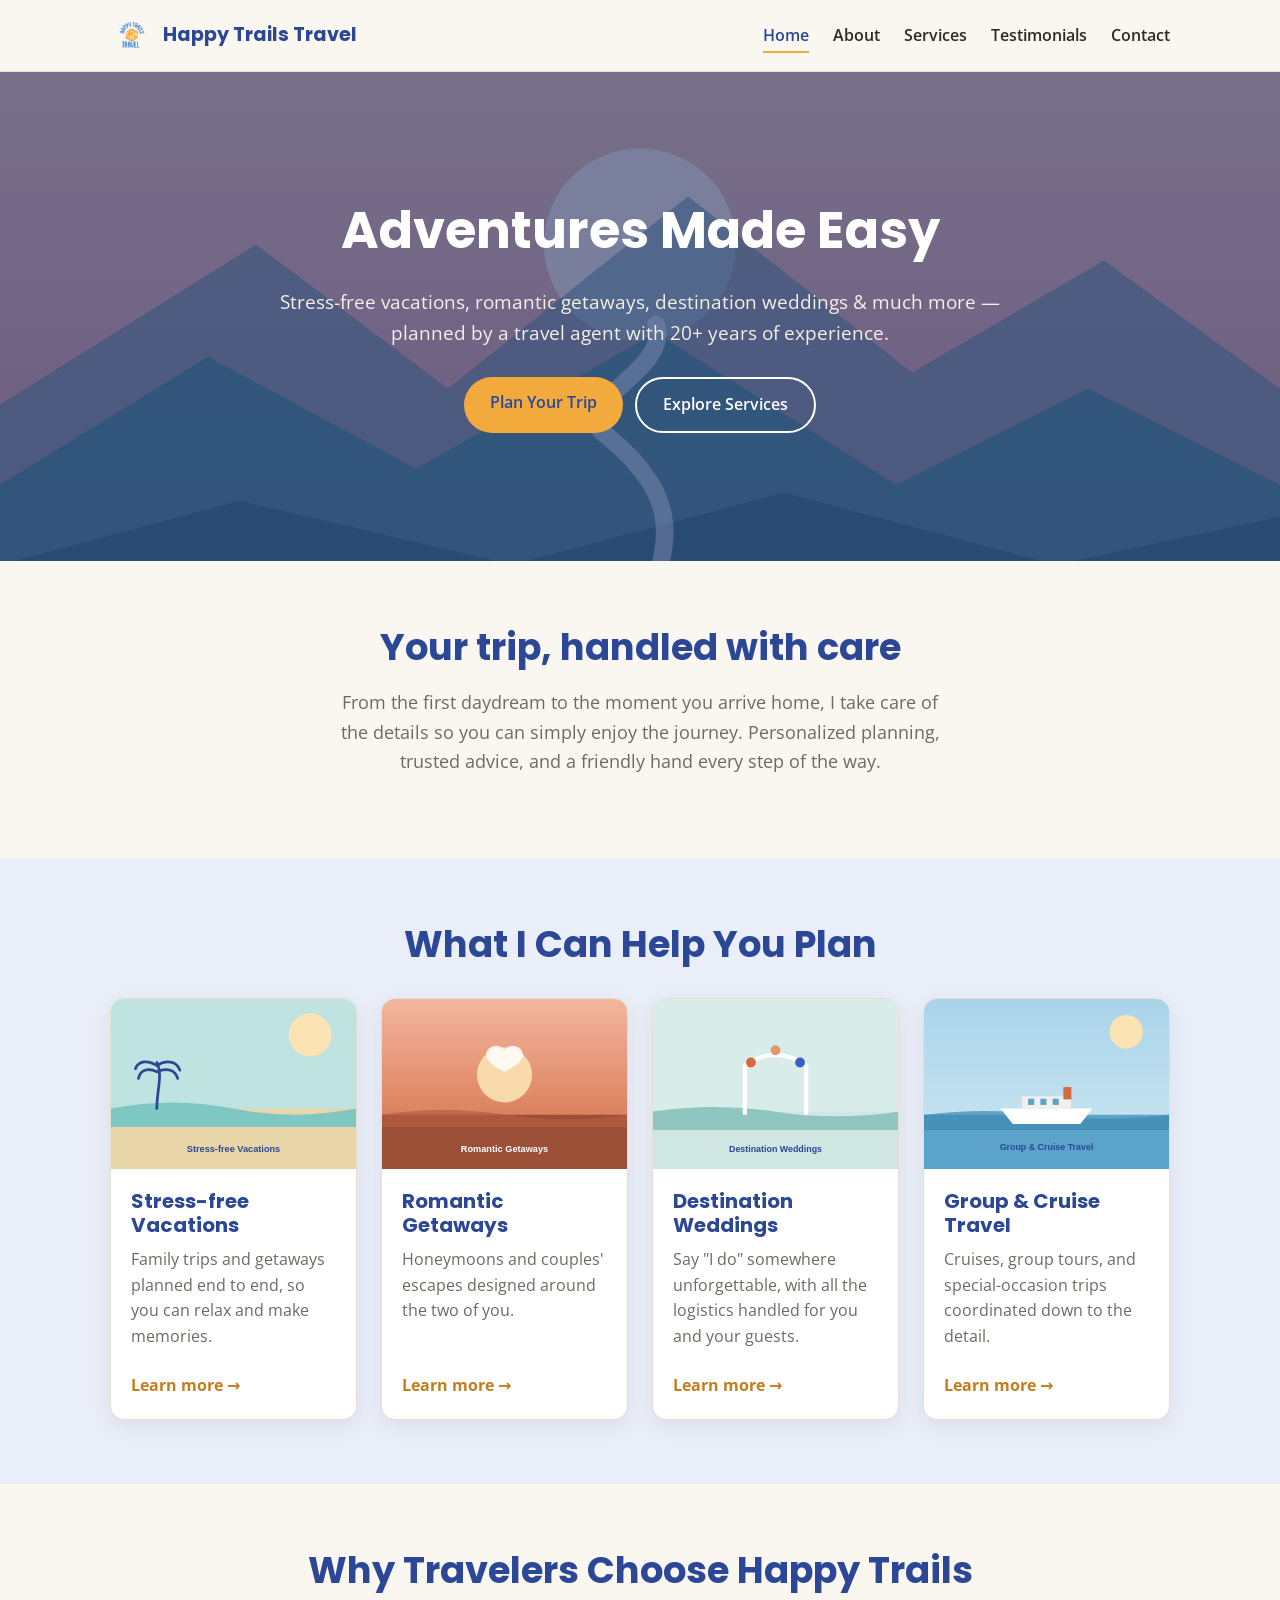
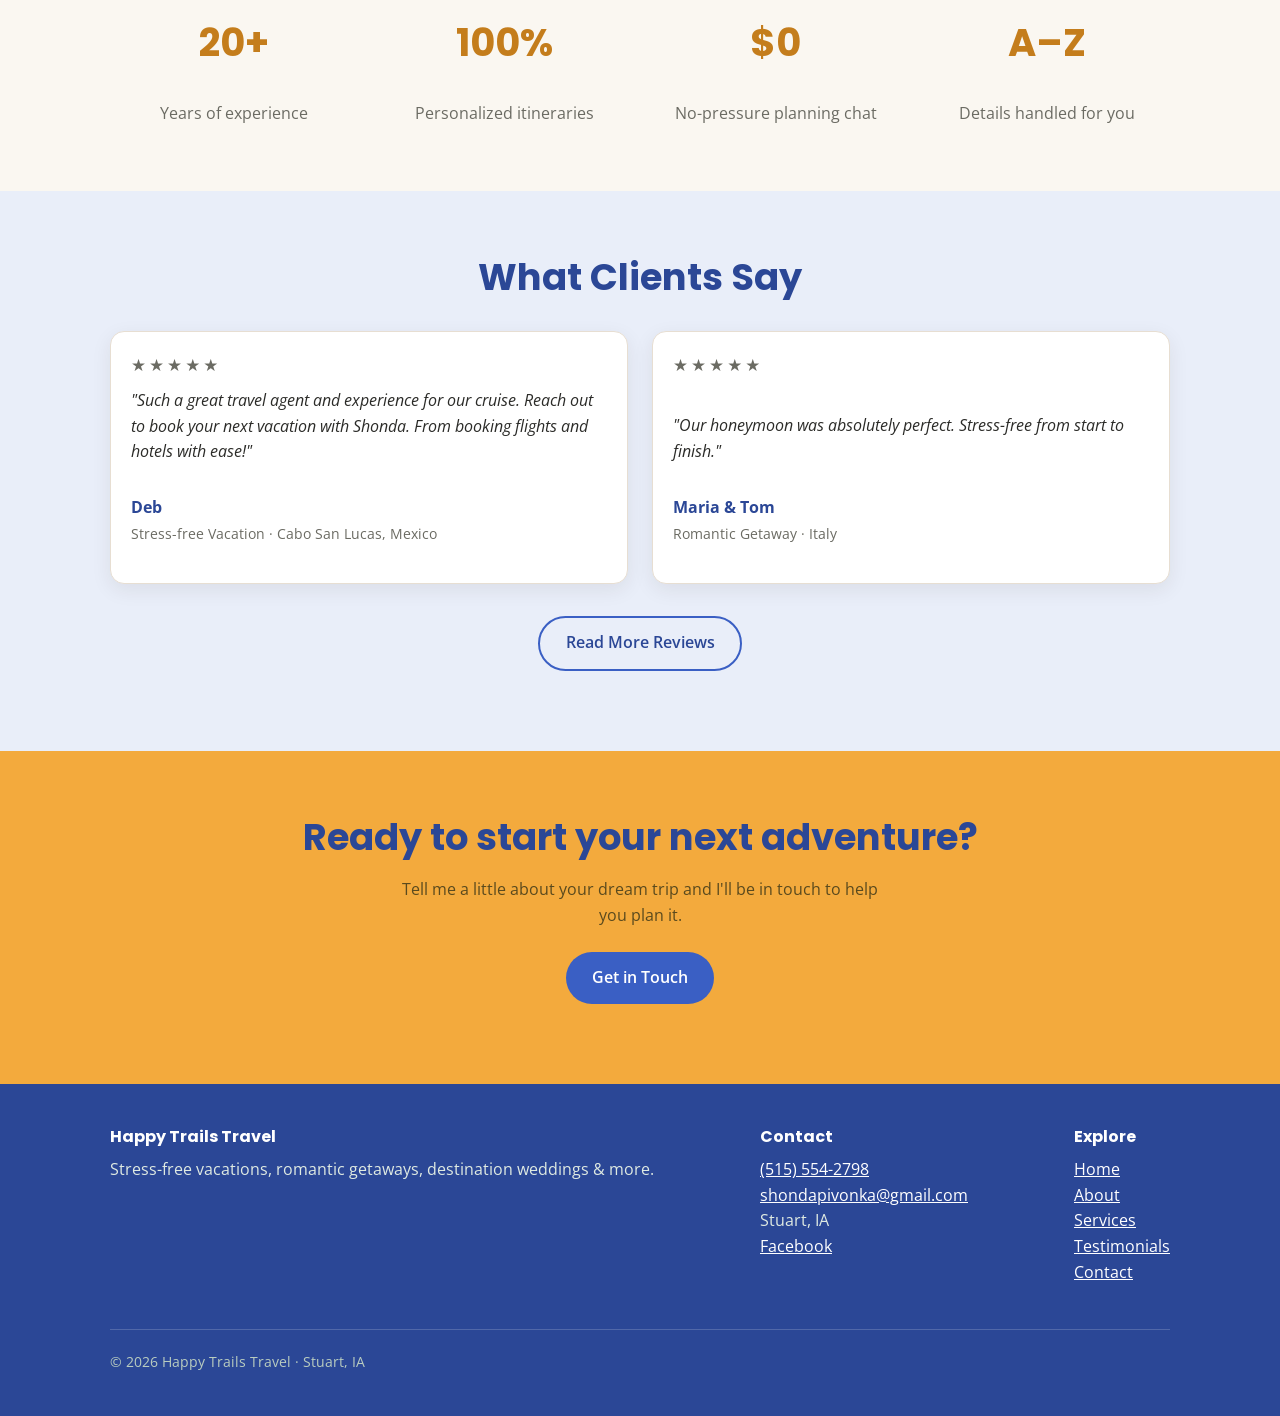
==== index.html @ d789074e "Initital Commit" ====
<!DOCTYPE html>
<html lang="en">
<head>
  <meta charset="UTF-8">
  <meta name="viewport" content="width=device-width, initial-scale=1.0">
  <title>Happy Trails Travel | Stress-free Vacations &amp; Getaways</title>
  <meta name="description" content="Happy Trails Travel — a travel agent with 20+ years of experience helping you plan stress-free vacations, romantic getaways, destination weddings and more. Based in Stuart, IA.">
  <link rel="preconnect" href="https://fonts.googleapis.com">
  <link rel="preconnect" href="https://fonts.gstatic.com" crossorigin>
  <link href="https://fonts.googleapis.com/css2?family=Poppins:wght@600;700&family=Open+Sans:wght@400;600&display=swap" rel="stylesheet">
  <link rel="icon" href="images/logo-small.png">
  <link rel="stylesheet" href="css/style.css">
</head>
<body>
  <header class="site-header">
    <div class="container site-header__inner">
      <a class="brand" href="index.html">
        <img class="brand__logo" src="images/logo-small.png" alt="">
        Happy Trails Travel
      </a>
      <button class="nav-toggle" aria-label="Toggle navigation" aria-expanded="false" aria-controls="primary-nav">
        <span class="nav-toggle__bar"></span>
      </button>
      <nav class="main-nav" id="primary-nav" aria-label="Primary">
        <ul>
          <li><a href="index.html" aria-current="page">Home</a></li>
          <li><a href="about.html">About</a></li>
          <li><a href="services.html">Services</a></li>
          <li><a href="testimonials.html">Testimonials</a></li>
          <li><a href="contact.html">Contact</a></li>
        </ul>
      </nav>
    </div>
  </header>

  <main>
    <!-- Hero -->
    <section class="hero">
      <div class="container hero__inner">
        <h1>Adventures Made Easy</h1>
        <p>Stress-free vacations, romantic getaways, destination weddings &amp; much more — planned by a travel agent with 20+ years of experience.</p>
        <div class="hero__cta">
          <a class="btn" href="contact.html">Plan Your Trip</a>
          <a class="btn btn--ghost" href="services.html">Explore Services</a>
        </div>
      </div>
    </section>

    <!-- Intro -->
    <section class="section">
      <div class="container text-center">
        <h2>Your trip, handled with care</h2>
        <p class="lead text-center">From the first daydream to the moment you arrive home, I take care of the details so you can simply enjoy the journey. Personalized planning, trusted advice, and a friendly hand every step of the way.</p>
      </div>
    </section>

    <!-- Services preview -->
    <section class="section bg-soft">
      <div class="container">
        <h2 class="text-center">What I Can Help You Plan</h2>
        <div class="grid" style="margin-top:2rem;">
          <article class="card">
            <img src="images/vacations.svg" alt="Stress-free vacations">
            <div class="card__body">
              <h3>Stress-free Vacations</h3>
              <p>Family trips and getaways planned end to end, so you can relax and make memories.</p>
              <a class="card__link" href="services.html#vacations">Learn more →</a>
            </div>
          </article>
          <article class="card">
            <img src="images/romantic.svg" alt="Romantic getaways">
            <div class="card__body">
              <h3>Romantic Getaways</h3>
              <p>Honeymoons and couples' escapes designed around the two of you.</p>
              <a class="card__link" href="services.html#romantic">Learn more →</a>
            </div>
          </article>
          <article class="card">
            <img src="images/weddings.svg" alt="Destination weddings">
            <div class="card__body">
              <h3>Destination Weddings</h3>
              <p>Say "I do" somewhere unforgettable, with all the logistics handled for you and your guests.</p>
              <a class="card__link" href="services.html#weddings">Learn more →</a>
            </div>
          </article>
          <article class="card">
            <img src="images/group.svg" alt="Group and cruise travel">
            <div class="card__body">
              <h3>Group &amp; Cruise Travel</h3>
              <p>Cruises, group tours, and special-occasion trips coordinated down to the detail.</p>
              <a class="card__link" href="services.html#group">Learn more →</a>
            </div>
          </article>
        </div>
      </div>
    </section>

    <!-- Why us -->
    <section class="section">
      <div class="container">
        <h2 class="text-center">Why Travelers Choose Happy Trails</h2>
        <div class="stats" style="margin-top:2rem;">
          <div class="stat">
            <p class="stat__num">20+</p>
            <p class="stat__label">Years of experience</p>
          </div>
          <div class="stat">
            <p class="stat__num">100%</p>
            <p class="stat__label">Personalized itineraries</p>
          </div>
          <div class="stat">
            <p class="stat__num">$0</p>
            <p class="stat__label">No-pressure planning chat</p>
          </div>
          <div class="stat">
            <p class="stat__num">A–Z</p>
            <p class="stat__label">Details handled for you</p>
          </div>
        </div>
      </div>
    </section>

    <!-- Testimonials preview -->
    <section class="section bg-soft">
      <div class="container">
        <h2 class="text-center">What Clients Say</h2>
        <div class="grid" style="margin-top:2rem;">
          <article class="card">
            <div class="card__body">
              <p class="stars" aria-label="5 out of 5 stars">★★★★★</p>
              <p class="quote">"Such a great travel agent and experience for our cruise. Reach out to book your next vacation with Shonda. From booking flights and hotels with ease!"</p>
              <p class="attribution">
                <span class="attribution__name">Deb</span>
                <span class="attribution__trip">Stress-free Vacation · Cabo San Lucas, Mexico</span>
              </p>
            </div>
          </article>
          <article class="card">
            <div class="card__body">
              <p class="stars" aria-label="5 out of 5 stars">★★★★★</p>
              <p class="quote">"Our honeymoon was absolutely perfect. Stress-free from start to finish."</p>
              <p class="attribution">
                <span class="attribution__name">Maria &amp; Tom</span>
                <span class="attribution__trip">Romantic Getaway · Italy</span>
              </p>
            </div>
          </article>
        </div>
        <p class="text-center" style="margin-top:2rem;">
          <a class="btn btn--ghost" href="testimonials.html">Read More Reviews</a>
        </p>
      </div>
    </section>

    <!-- CTA band -->
    <section class="section cta-band">
      <div class="container">
        <h2>Ready to start your next adventure?</h2>
        <p>Tell me a little about your dream trip and I'll be in touch to help you plan it.</p>
        <p style="margin-top:1.5rem;"><a class="btn" href="contact.html">Get in Touch</a></p>
      </div>
    </section>
  </main>

  <footer class="site-footer">
    <div class="container">
      <div class="site-footer__grid">
        <div>
          <h4>Happy Trails Travel</h4>
          <p>Stress-free vacations, romantic getaways, destination weddings &amp; more.</p>
        </div>
        <div>
          <h4>Contact</h4>
          <p>
            <a href="tel:+15155542798">(515) 554-2798</a><br>
            <a href="mailto:shondapivonka@gmail.com">shondapivonka@gmail.com</a><br>
            Stuart, IA<br>
            <a href="https://www.facebook.com/profile.php?id=100043407884008" target="_blank" rel="noopener">Facebook</a>
          </p>
        </div>
        <div>
          <h4>Explore</h4>
          <p>
            <a href="index.html">Home</a><br>
            <a href="about.html">About</a><br>
            <a href="services.html">Services</a><br>
            <a href="testimonials.html">Testimonials</a><br>
            <a href="contact.html">Contact</a>
          </p>
        </div>
      </div>
      <p class="site-footer__bottom">© <span id="year">2026</span> Happy Trails Travel · Stuart, IA</p>
    </div>
  </footer>

  <script src="js/main.js"></script>
</body>
</html>
---- css/style.css ----
/* ===========================================================================
   Happy Trails Travel — stylesheet
   Palette: warm & adventurous (earthy green + terracotta on warm off-white)
   =========================================================================== */

:root {
  --green:        #3a5fc4;  /* logo blue (primary) */
  --green-dark:   #2b4796;  /* deep blue (headings, footer, banners) */
  --green-light:  #e9eef9;  /* soft blue tint (section backgrounds) */
  --terracotta:   #f3aa3d;  /* logo golden yellow (accent) */
  --terracotta-dark: #c47d1c; /* deep gold (text on light, hovers) */
  --bg:           #faf7f1;
  --surface:      #ffffff;
  --text:         #2b2b28;
  --muted:        #6b6b63;
  --border:       #e7ded2;
  --shadow:       0 6px 20px rgba(45, 40, 30, 0.08);
  --radius:       14px;
  --maxw:         1100px;
}

/* --- Reset / base ------------------------------------------------------- */
*,
*::before,
*::after { box-sizing: border-box; }

html { scroll-behavior: smooth; }

body {
  margin: 0;
  font-family: "Open Sans", system-ui, -apple-system, Segoe UI, Roboto, sans-serif;
  color: var(--text);
  background: var(--bg);
  line-height: 1.6;
}

h1, h2, h3 {
  font-family: "Poppins", system-ui, sans-serif;
  line-height: 1.2;
  color: var(--green-dark);
  margin: 0 0 0.5em;
}

h1 { font-size: clamp(2rem, 5vw, 3.2rem); }
h2 { font-size: clamp(1.6rem, 3.5vw, 2.3rem); }
h3 { font-size: 1.25rem; }

p { margin: 0 0 1em; }

a { color: var(--green); }

img { max-width: 100%; display: block; }

.container {
  width: 100%;
  max-width: var(--maxw);
  margin-inline: auto;
  padding-inline: 1.25rem;
}

.section { padding: 4rem 0; }
.section--tight { padding: 2.5rem 0; }
.text-center { text-align: center; }

.lead {
  font-size: 1.15rem;
  color: var(--muted);
  max-width: 60ch;
}
.lead.text-center { margin-inline: auto; }

/* --- Buttons ----------------------------------------------------------- */
.btn {
  display: inline-block;
  background: var(--green);
  color: #fff;
  text-decoration: none;
  font-weight: 600;
  padding: 0.8rem 1.6rem;
  border-radius: 999px;
  border: 0;
  cursor: pointer;
  font-size: 1rem;
  transition: background 0.2s ease, transform 0.1s ease;
}
.btn:hover { background: var(--green-dark); }
.btn:active { transform: translateY(1px); }

.btn--ghost {
  background: transparent;
  color: var(--green-dark);
  border: 2px solid var(--green);
}
.btn--ghost:hover { background: var(--green-light); }

/* --- Header / nav ------------------------------------------------------ */
.site-header {
  position: sticky;
  top: 0;
  z-index: 50;
  background: rgba(250, 246, 240, 0.95);
  backdrop-filter: blur(6px);
  border-bottom: 1px solid var(--border);
}
.site-header__inner {
  display: flex;
  align-items: center;
  justify-content: space-between;
  gap: 1rem;
  padding-block: 0.85rem;
}
.brand {
  display: flex;
  align-items: center;
  gap: 0.55rem;
  font-family: "Poppins", sans-serif;
  font-weight: 700;
  font-size: 1.2rem;
  color: var(--green-dark);
  text-decoration: none;
  white-space: nowrap;
}
.brand__logo { height: 44px; width: auto; display: block; }

.nav-toggle {
  display: none;
  background: none;
  border: 0;
  cursor: pointer;
  padding: 0.4rem;
  width: 44px;
  height: 44px;
}
.nav-toggle__bar,
.nav-toggle__bar::before,
.nav-toggle__bar::after {
  display: block;
  width: 26px;
  height: 3px;
  background: var(--green-dark);
  border-radius: 2px;
  position: relative;
  transition: transform 0.2s ease, opacity 0.2s ease;
}
.nav-toggle__bar::before,
.nav-toggle__bar::after {
  content: "";
  position: absolute;
  left: 0;
}
.nav-toggle__bar::before { top: -8px; }
.nav-toggle__bar::after  { top: 8px; }

.main-nav ul {
  list-style: none;
  display: flex;
  gap: 1.5rem;
  margin: 0;
  padding: 0;
}
.main-nav a {
  text-decoration: none;
  color: var(--text);
  font-weight: 600;
  padding: 0.3rem 0;
  border-bottom: 2px solid transparent;
}
.main-nav a:hover { color: var(--green); }
.main-nav a[aria-current="page"] {
  color: var(--green-dark);
  border-bottom-color: var(--terracotta);
}

/* --- Hero -------------------------------------------------------------- */
.hero {
  position: relative;
  color: #fff;
  text-align: center;
  background:
    linear-gradient(rgba(43, 71, 150, 0.62), rgba(43, 71, 150, 0.62)),
    url("../images/hero.svg") center / cover no-repeat;
}
.hero__inner {
  padding-block: clamp(4rem, 12vw, 8rem);
  max-width: 760px;
  margin-inline: auto;
}
.hero h1 { color: #fff; }
.hero p {
  font-size: 1.2rem;
  color: #f4efe7;
  margin-bottom: 1.8rem;
}
.hero__cta { display: flex; gap: 0.8rem; justify-content: center; flex-wrap: wrap; }
.hero .btn { background: var(--terracotta); color: var(--green-dark); }
.hero .btn:hover { background: var(--terracotta-dark); color: #fff; }
.hero .btn--ghost { background: transparent; color: #fff; border-color: #fff; }
.hero .btn--ghost:hover { background: rgba(255, 255, 255, 0.15); }

/* Compact page banner for inner pages */
.page-banner {
  background: var(--green-dark);
  color: #fff;
  text-align: center;
  padding: 3rem 0;
}
.page-banner h1 { color: #fff; margin-bottom: 0.3rem; }
.page-banner p { color: #d9e6dd; margin: 0; }

/* --- Cards / grids ----------------------------------------------------- */
.grid {
  display: grid;
  gap: 1.5rem;
  grid-template-columns: repeat(auto-fit, minmax(240px, 1fr));
}
.card {
  background: var(--surface);
  border: 1px solid var(--border);
  border-radius: var(--radius);
  overflow: hidden;
  box-shadow: var(--shadow);
  display: flex;
  flex-direction: column;
}
.card img { width: 100%; height: 170px; object-fit: cover; }
.card__body { padding: 1.25rem; flex: 1; display: flex; flex-direction: column; }
.card__body h3 { color: var(--green-dark); }
.card__body p { color: var(--muted); flex: 1; }
.card__link {
  margin-top: 0.5rem;
  font-weight: 700;
  color: var(--terracotta-dark);
  text-decoration: none;
}
.card__link:hover { text-decoration: underline; }

/* --- Testimonials ------------------------------------------------------ */
.stars {
  color: var(--terracotta);
  letter-spacing: 3px;
  font-size: 1.05rem;
  margin-bottom: 0.6rem;
}
.card__body p.quote {
  font-style: italic;
  color: var(--text);
  position: relative;
}
.attribution { margin-top: 0.9rem; }
.attribution__name {
  display: block;
  font-weight: 700;
  color: var(--green-dark);
}
.attribution__trip {
  color: var(--muted);
  font-size: 0.9rem;
}

/* --- Feature / split rows --------------------------------------------- */
.feature {
  display: grid;
  gap: 2.5rem;
  align-items: center;
  grid-template-columns: 1fr 1fr;
}
.feature img {
  width: 100%;
  border-radius: var(--radius);
  box-shadow: var(--shadow);
}
.feature--alt { background: var(--green-light); }
.feature:nth-child(even) .feature__media { order: 2; }

/* --- Why-us strip ------------------------------------------------------ */
.bg-soft { background: var(--green-light); }
.stats {
  display: grid;
  gap: 1.5rem;
  grid-template-columns: repeat(auto-fit, minmax(180px, 1fr));
  text-align: center;
}
.stat__num {
  font-family: "Poppins", sans-serif;
  font-size: 2.4rem;
  font-weight: 700;
  color: var(--terracotta-dark);
  line-height: 1;
}
.stat__label { color: var(--muted); margin: 0.4rem 0 0; }

/* --- Service detail sections ------------------------------------------ */
.service-row {
  display: grid;
  gap: 2.5rem;
  align-items: center;
  grid-template-columns: 1fr 1fr;
  padding: 2.5rem 0;
  border-bottom: 1px solid var(--border);
  /* keep anchored sections (#vacations etc.) clear of the sticky header */
  scroll-margin-top: 90px;
}
.service-row:last-child { border-bottom: 0; }
.service-row img { border-radius: var(--radius); box-shadow: var(--shadow); }
.service-row:nth-child(even) .service-row__media { order: 2; }

/* --- CTA band ---------------------------------------------------------- */
.cta-band {
  background: var(--terracotta);
  color: var(--green-dark);
  text-align: center;
}
.cta-band h2 { color: var(--green-dark); }
.cta-band p { color: #5a4a1e; max-width: 55ch; margin-inline: auto; }
.cta-band .btn { background: var(--green); color: #fff; }
.cta-band .btn:hover { background: var(--green-dark); }

/* --- Contact / form ---------------------------------------------------- */
.contact-grid {
  display: grid;
  gap: 2.5rem;
  grid-template-columns: 1.3fr 1fr;
  align-items: start;
}
.form-field { margin-bottom: 1.1rem; }
.form-field label {
  display: block;
  font-weight: 600;
  margin-bottom: 0.35rem;
  color: var(--green-dark);
}
.form-field input,
.form-field select,
.form-field textarea {
  width: 100%;
  padding: 0.7rem 0.85rem;
  border: 1px solid var(--border);
  border-radius: 10px;
  font: inherit;
  background: var(--surface);
  color: var(--text);
}
.form-field input:focus,
.form-field select:focus,
.form-field textarea:focus {
  outline: 2px solid var(--green);
  outline-offset: 1px;
  border-color: var(--green);
}
.form-field textarea { resize: vertical; min-height: 130px; }

.info-card {
  background: var(--surface);
  border: 1px solid var(--border);
  border-radius: var(--radius);
  box-shadow: var(--shadow);
  padding: 1.5rem;
}
.info-card h3 { margin-top: 0; }
.info-item { margin-bottom: 1rem; }
.info-item span { display: block; font-weight: 700; color: var(--green-dark); }
.info-item a { color: var(--terracotta-dark); text-decoration: none; }
.info-item a:hover { text-decoration: underline; }

/* --- Footer ------------------------------------------------------------ */
.site-footer {
  background: var(--green-dark);
  color: #dfeae2;
  padding: 2.5rem 0 1.75rem;
}
.site-footer a { color: #fff; }
.site-footer__grid {
  display: flex;
  flex-wrap: wrap;
  gap: 1.5rem 3rem;
  justify-content: space-between;
}
.site-footer h4 {
  font-family: "Poppins", sans-serif;
  color: #fff;
  margin: 0 0 0.5rem;
}
.site-footer__bottom {
  margin-top: 1.75rem;
  padding-top: 1.25rem;
  border-top: 1px solid rgba(255, 255, 255, 0.18);
  font-size: 0.9rem;
  color: #b9ccbf;
}

/* --- Responsive -------------------------------------------------------- */
@media (max-width: 760px) {
  .nav-toggle { display: block; }

  .main-nav {
    position: absolute;
    top: 100%;
    left: 0;
    right: 0;
    background: var(--bg);
    border-bottom: 1px solid var(--border);
    box-shadow: var(--shadow);
    display: none;
  }
  .main-nav.is-open { display: block; }
  .main-nav ul {
    flex-direction: column;
    gap: 0;
    padding: 0.5rem 1.25rem 1rem;
  }
  .main-nav li { border-bottom: 1px solid var(--border); }
  .main-nav li:last-child { border-bottom: 0; }
  .main-nav a { display: block; padding: 0.85rem 0; }

  .feature,
  .service-row,
  .contact-grid {
    grid-template-columns: 1fr;
  }
  /* keep natural source order on mobile */
  .feature:nth-child(even) .feature__media,
  .service-row:nth-child(even) .service-row__media { order: 0; }
}
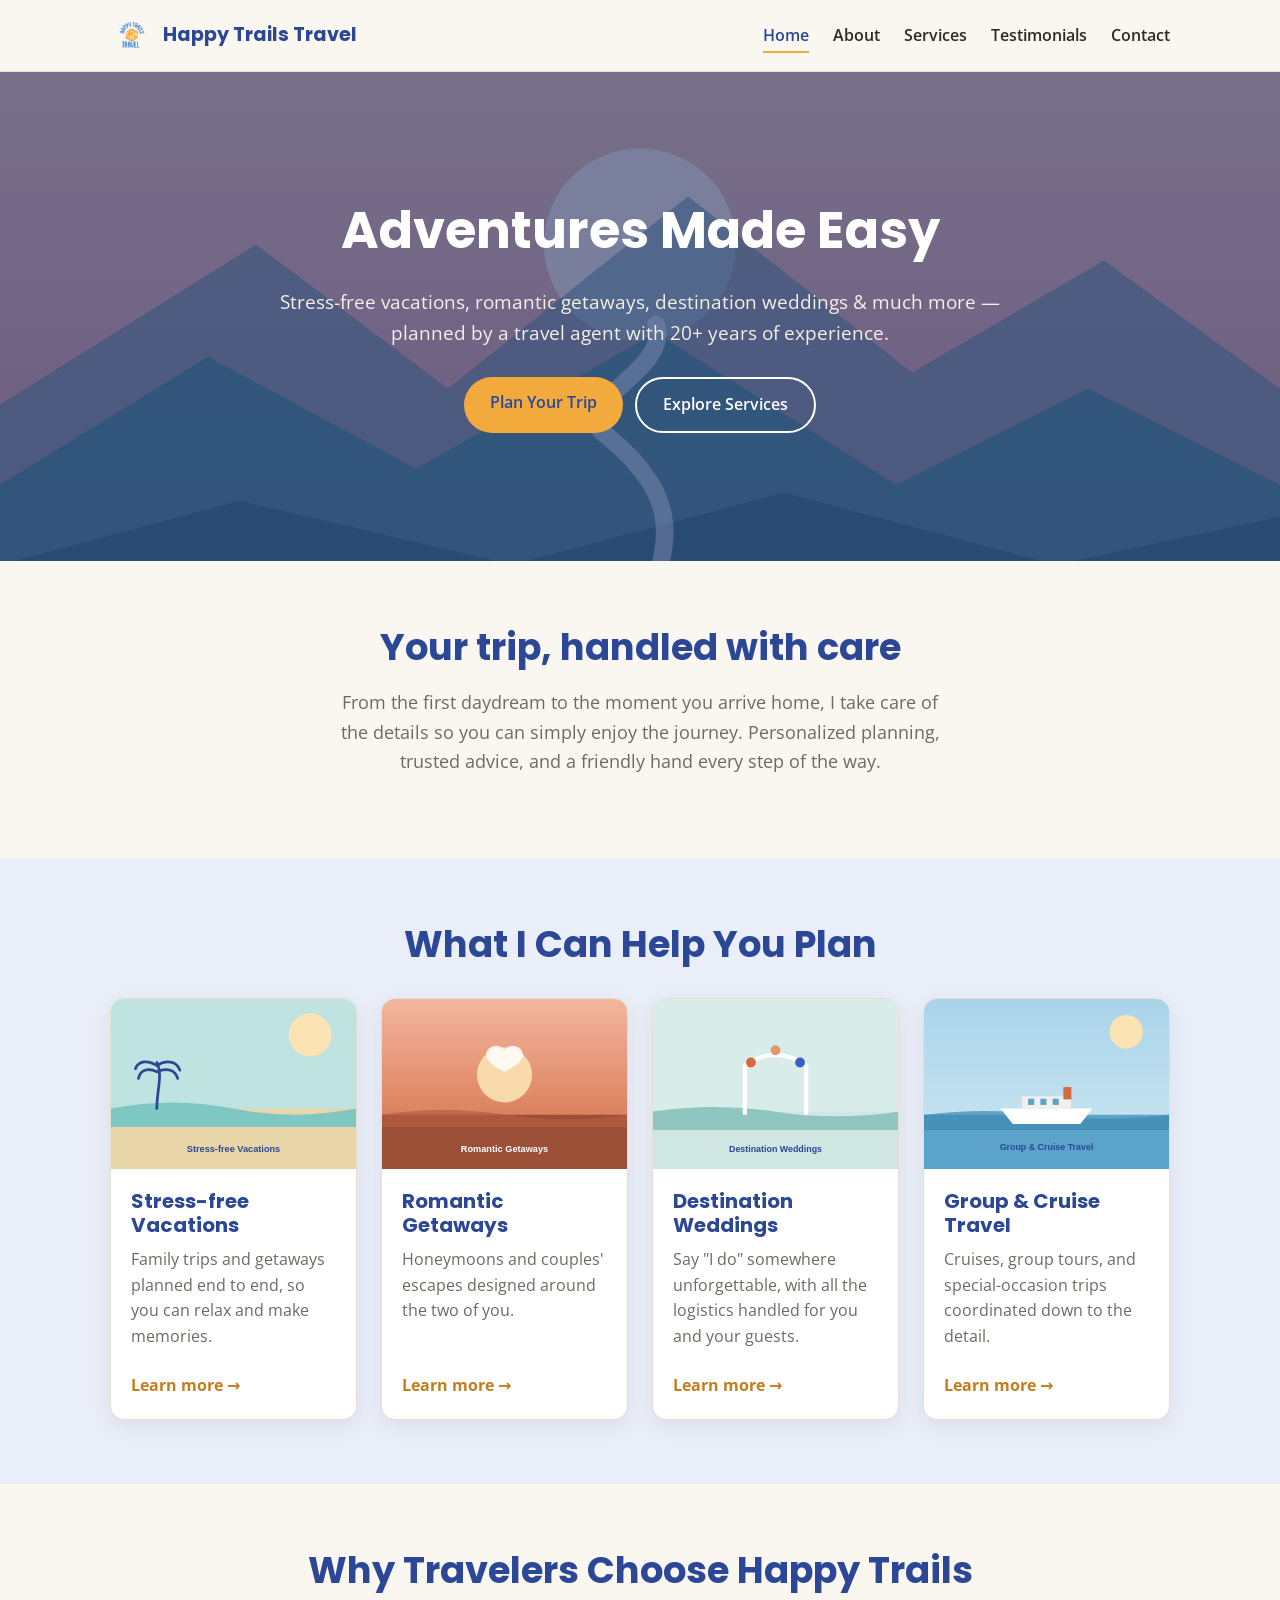
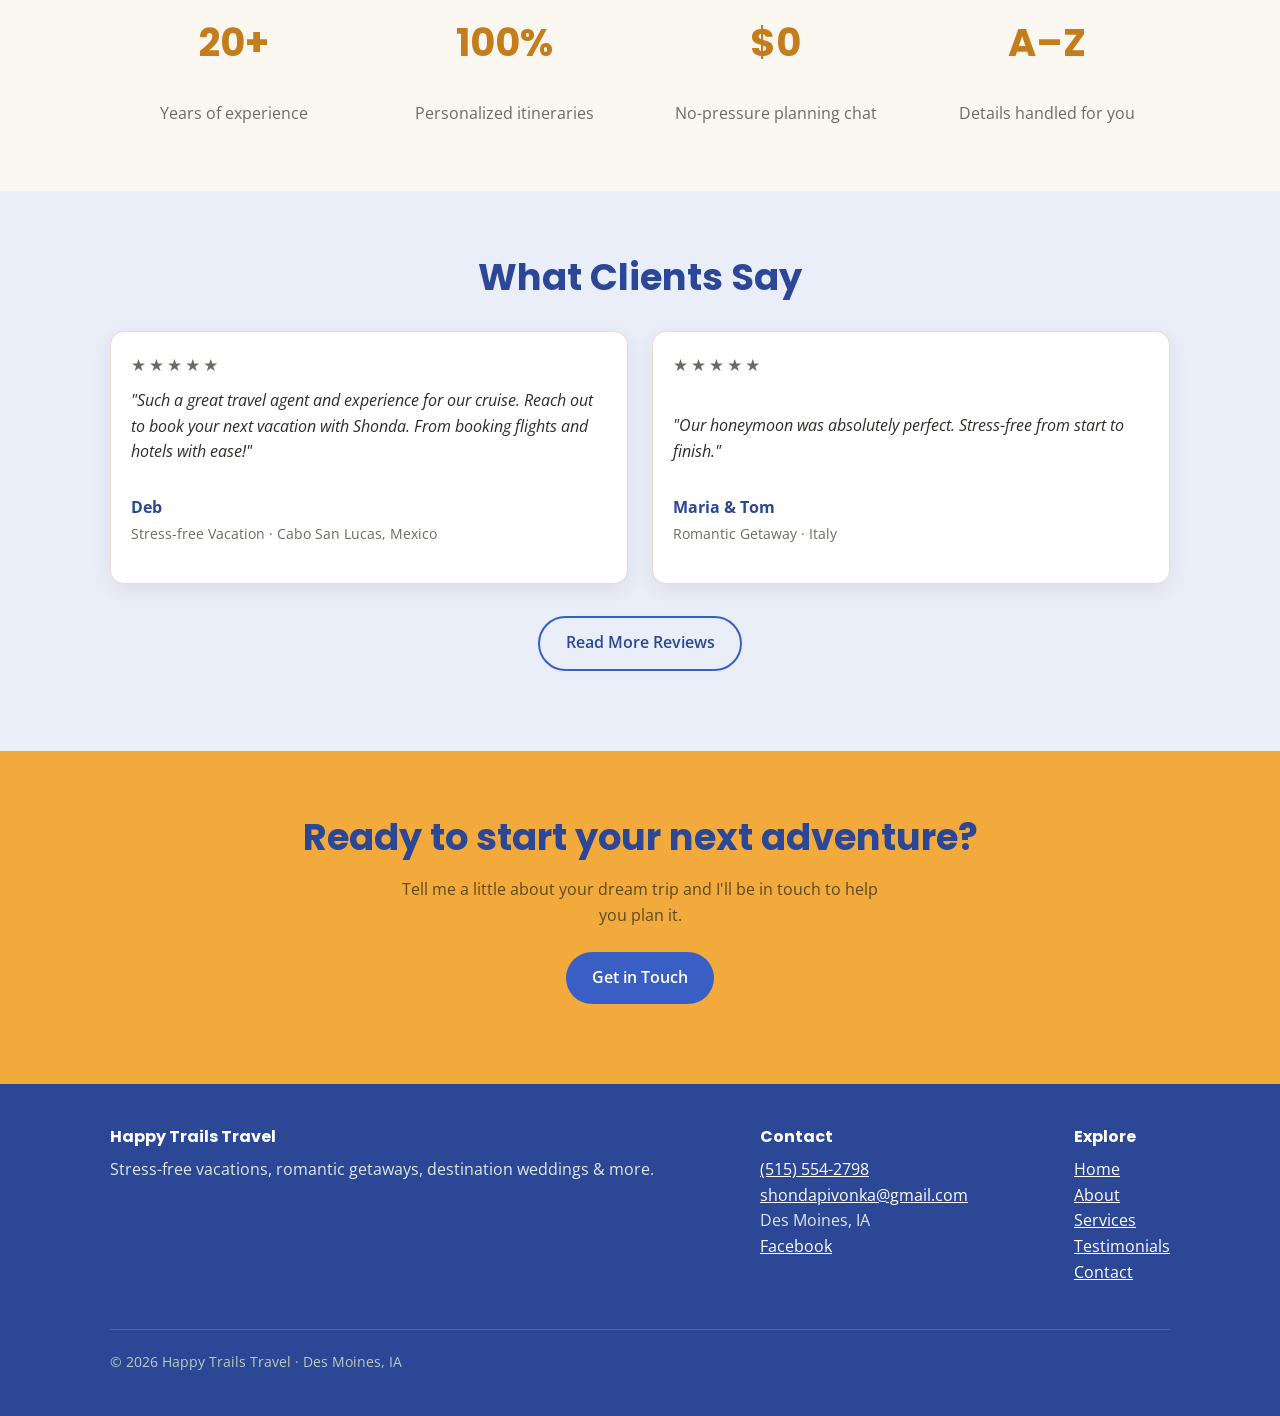
==== commit 3c4100d7: "location update" ====
--- a/index.html
+++ b/index.html
@@ -4,7 +4,7 @@
   <meta charset="UTF-8">
   <meta name="viewport" content="width=device-width, initial-scale=1.0">
   <title>Happy Trails Travel | Stress-free Vacations &amp; Getaways</title>
-  <meta name="description" content="Happy Trails Travel — a travel agent with 20+ years of experience helping you plan stress-free vacations, romantic getaways, destination weddings and more. Based in Stuart, IA.">
+  <meta name="description" content="Happy Trails Travel — a travel agent with 20+ years of experience helping you plan stress-free vacations, romantic getaways, destination weddings and more. Based in Des Moines, IA.">
   <link rel="preconnect" href="https://fonts.googleapis.com">
   <link rel="preconnect" href="https://fonts.gstatic.com" crossorigin>
   <link href="https://fonts.googleapis.com/css2?family=Poppins:wght@600;700&family=Open+Sans:wght@400;600&display=swap" rel="stylesheet">
@@ -174,7 +174,7 @@
           <p>
             <a href="tel:+15155542798">(515) 554-2798</a><br>
             <a href="mailto:shondapivonka@gmail.com">shondapivonka@gmail.com</a><br>
-            Stuart, IA<br>
+            Des Moines, IA<br>
             <a href="https://www.facebook.com/profile.php?id=100043407884008" target="_blank" rel="noopener">Facebook</a>
           </p>
         </div>
@@ -189,7 +189,7 @@
           </p>
         </div>
       </div>
-      <p class="site-footer__bottom">© <span id="year">2026</span> Happy Trails Travel · Stuart, IA</p>
+      <p class="site-footer__bottom">© <span id="year">2026</span> Happy Trails Travel · Des Moines, IA</p>
     </div>
   </footer>
 
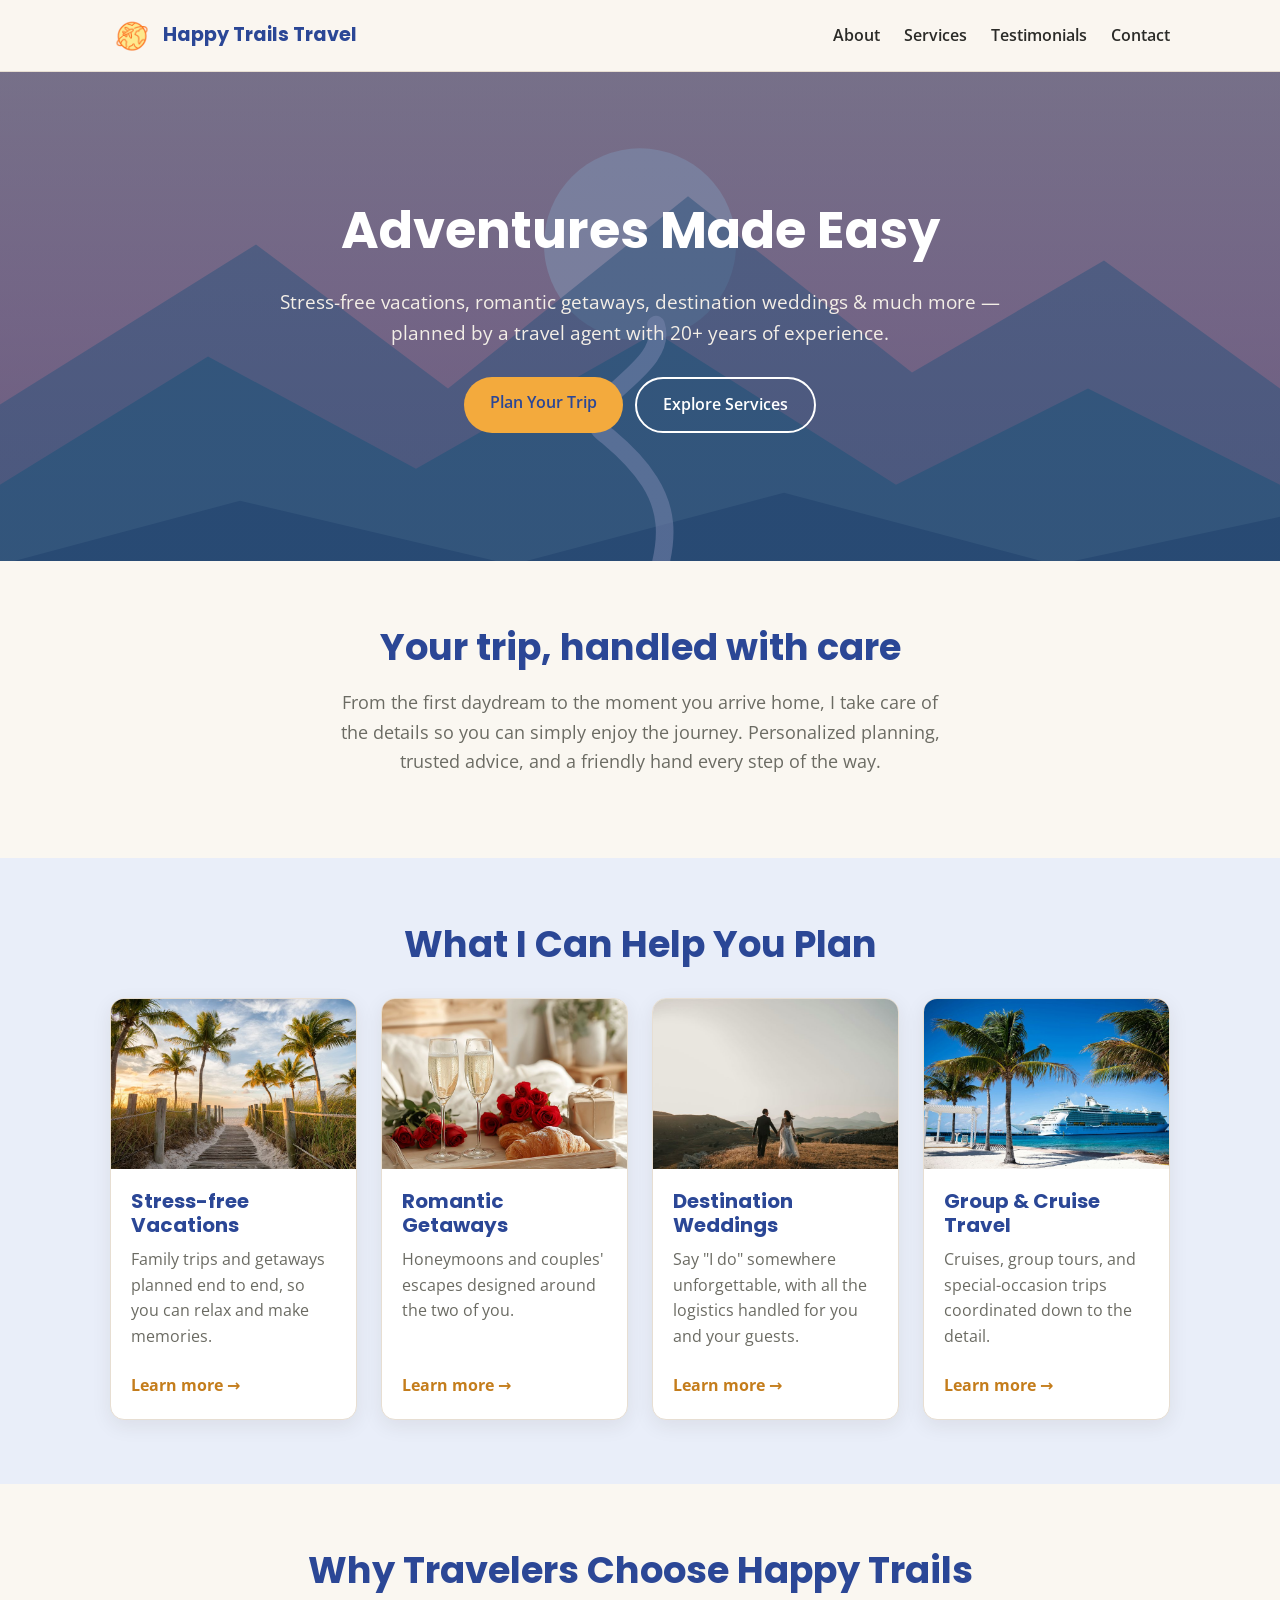
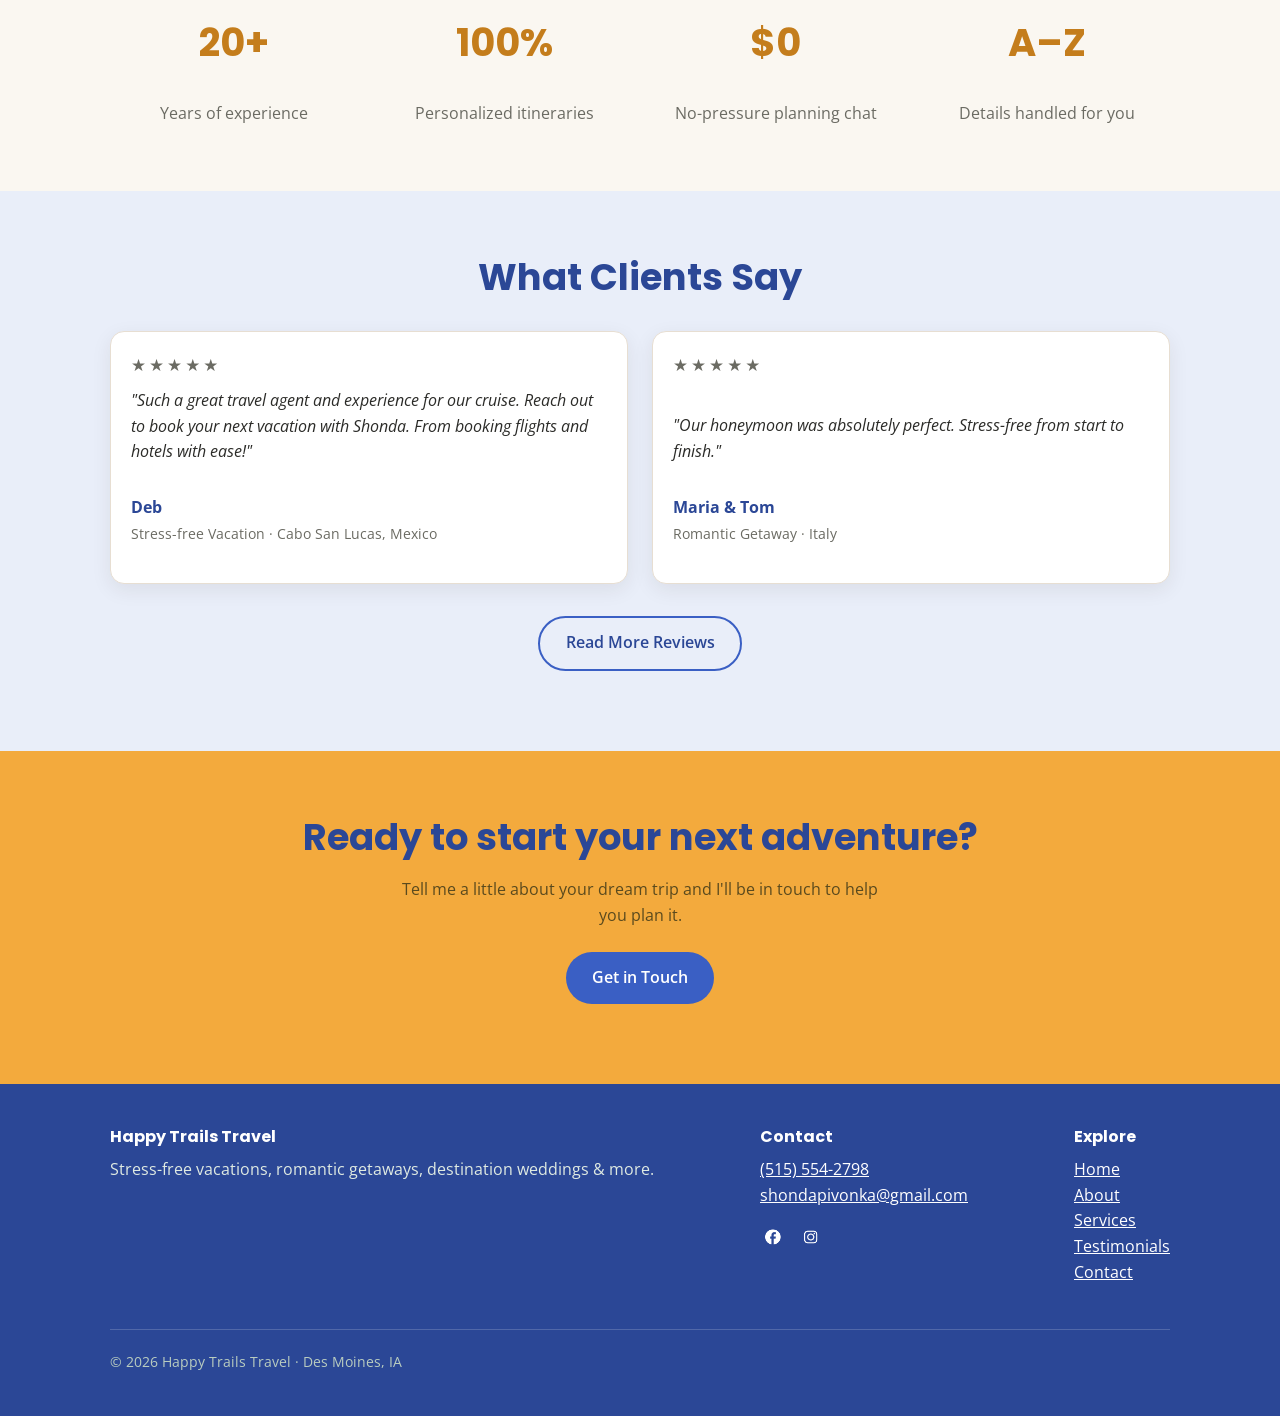
==== commit 27cb4900: "Implemented improvements" ====
--- a/index.html
+++ b/index.html
@@ -8,14 +8,16 @@
   <link rel="preconnect" href="https://fonts.googleapis.com">
   <link rel="preconnect" href="https://fonts.gstatic.com" crossorigin>
   <link href="https://fonts.googleapis.com/css2?family=Poppins:wght@600;700&family=Open+Sans:wght@400;600&display=swap" rel="stylesheet">
-  <link rel="icon" href="images/logo-small.png">
+  <link rel="icon" type="image/png" sizes="32x32" href="images/logo/HappyTrailsNoText-32x32.png">
+  <link rel="icon" type="image/png" sizes="16x16" href="images/logo/HappyTrailsNoText-16x16.png">
+  <link rel="apple-touch-icon" href="images/logo/HappyTrailsNoText-180x180.png">
   <link rel="stylesheet" href="css/style.css">
 </head>
 <body>
   <header class="site-header">
     <div class="container site-header__inner">
       <a class="brand" href="index.html">
-        <img class="brand__logo" src="images/logo-small.png" alt="">
+        <img class="brand__logo" src="images/logo/HappyTrailsNoText-192x192.png" alt="">
         Happy Trails Travel
       </a>
       <button class="nav-toggle" aria-label="Toggle navigation" aria-expanded="false" aria-controls="primary-nav">
@@ -23,7 +25,6 @@
       </button>
       <nav class="main-nav" id="primary-nav" aria-label="Primary">
         <ul>
-          <li><a href="index.html" aria-current="page">Home</a></li>
           <li><a href="about.html">About</a></li>
           <li><a href="services.html">Services</a></li>
           <li><a href="testimonials.html">Testimonials</a></li>
@@ -60,7 +61,7 @@
         <h2 class="text-center">What I Can Help You Plan</h2>
         <div class="grid" style="margin-top:2rem;">
           <article class="card">
-            <img src="images/vacations.svg" alt="Stress-free vacations">
+            <img src="images/services/Vacation-810x540.jpg" alt="Palm-lined boardwalk leading to a beach at sunset">
             <div class="card__body">
               <h3>Stress-free Vacations</h3>
               <p>Family trips and getaways planned end to end, so you can relax and make memories.</p>
@@ -68,7 +69,7 @@
             </div>
           </article>
           <article class="card">
-            <img src="images/romantic.svg" alt="Romantic getaways">
+            <img src="images/services/Romantic-810x540.jpg" alt="Champagne and roses on a breakfast tray">
             <div class="card__body">
               <h3>Romantic Getaways</h3>
               <p>Honeymoons and couples' escapes designed around the two of you.</p>
@@ -76,7 +77,7 @@
             </div>
           </article>
           <article class="card">
-            <img src="images/weddings.svg" alt="Destination weddings">
+            <img src="images/services/Wedding-810x540.jpg" alt="Bride and groom walking hand in hand through golden hills">
             <div class="card__body">
               <h3>Destination Weddings</h3>
               <p>Say "I do" somewhere unforgettable, with all the logistics handled for you and your guests.</p>
@@ -84,7 +85,7 @@
             </div>
           </article>
           <article class="card">
-            <img src="images/group.svg" alt="Group and cruise travel">
+            <img src="images/services/Cruise-810x540.jpg" alt="Cruise ship docked beside a palm-fringed beach">
             <div class="card__body">
               <h3>Group &amp; Cruise Travel</h3>
               <p>Cruises, group tours, and special-occasion trips coordinated down to the detail.</p>
@@ -173,10 +174,12 @@
           <h4>Contact</h4>
           <p>
             <a href="tel:+15155542798">(515) 554-2798</a><br>
-            <a href="mailto:shondapivonka@gmail.com">shondapivonka@gmail.com</a><br>
-            Des Moines, IA<br>
-            <a href="https://www.facebook.com/profile.php?id=100043407884008" target="_blank" rel="noopener">Facebook</a>
+            <a href="mailto:shondapivonka@gmail.com">shondapivonka@gmail.com</a>
           </p>
+          <div class="social-links">
+            <a href="https://www.facebook.com/profile.php?id=100043407884008" target="_blank" rel="noopener" aria-label="Happy Trails Travel on Facebook"><img src="images/branding/facebook.png" alt="Facebook"></a>
+            <a href="https://www.instagram.com/happy.trails.travel" target="_blank" rel="noopener" aria-label="Happy Trails Travel on Instagram"><img src="images/branding/instagram.png" alt="Instagram"></a>
+          </div>
         </div>
         <div>
           <h4>Explore</h4>
--- a/css/style.css
+++ b/css/style.css
@@ -380,6 +380,19 @@
   color: #fff;
   margin: 0 0 0.5rem;
 }
+.social-links {
+  display: flex;
+  gap: 0.75rem;
+  margin-top: 0.75rem;
+}
+.social-links img {
+  width: 26px;
+  height: 26px;
+  /* branding icons are black; render them white on the dark footer */
+  filter: brightness(0) invert(1);
+  transition: opacity 0.2s ease;
+}
+.social-links a:hover img { opacity: 0.75; }
 .site-footer__bottom {
   margin-top: 1.75rem;
   padding-top: 1.25rem;
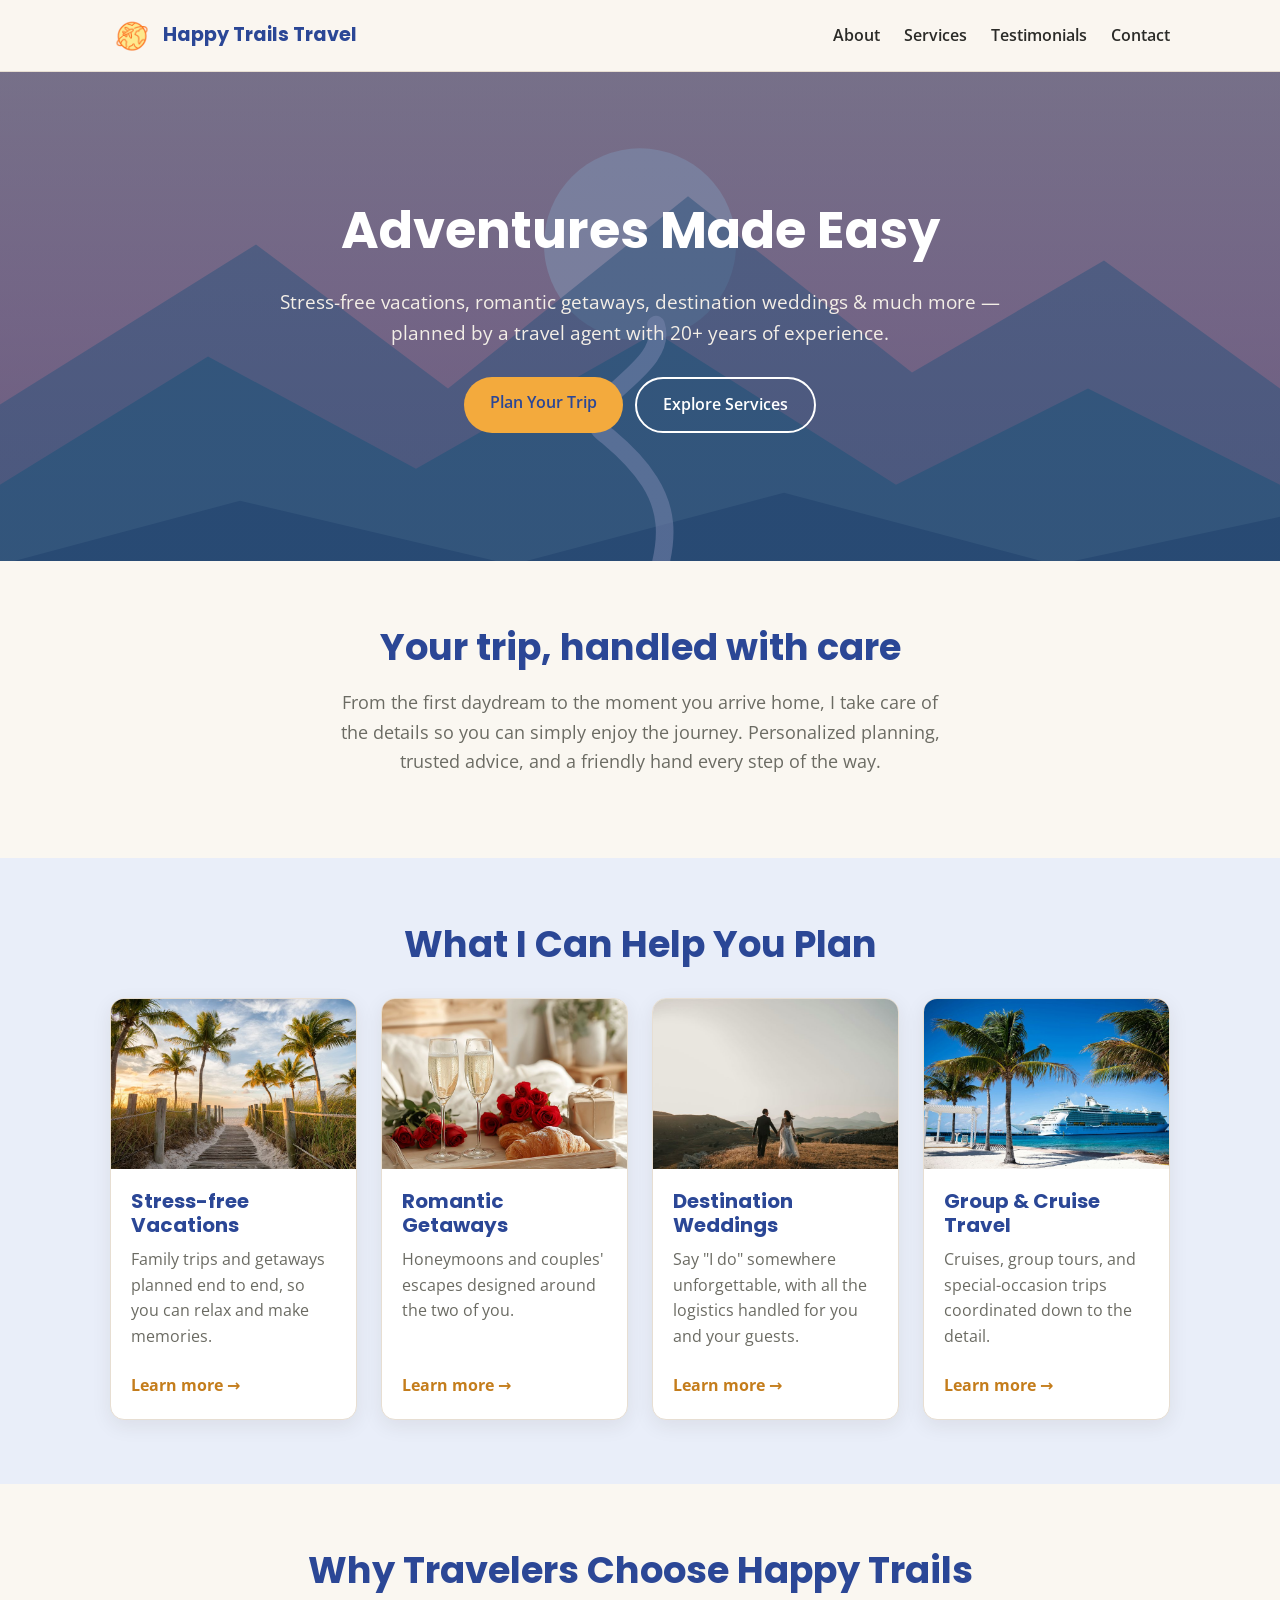
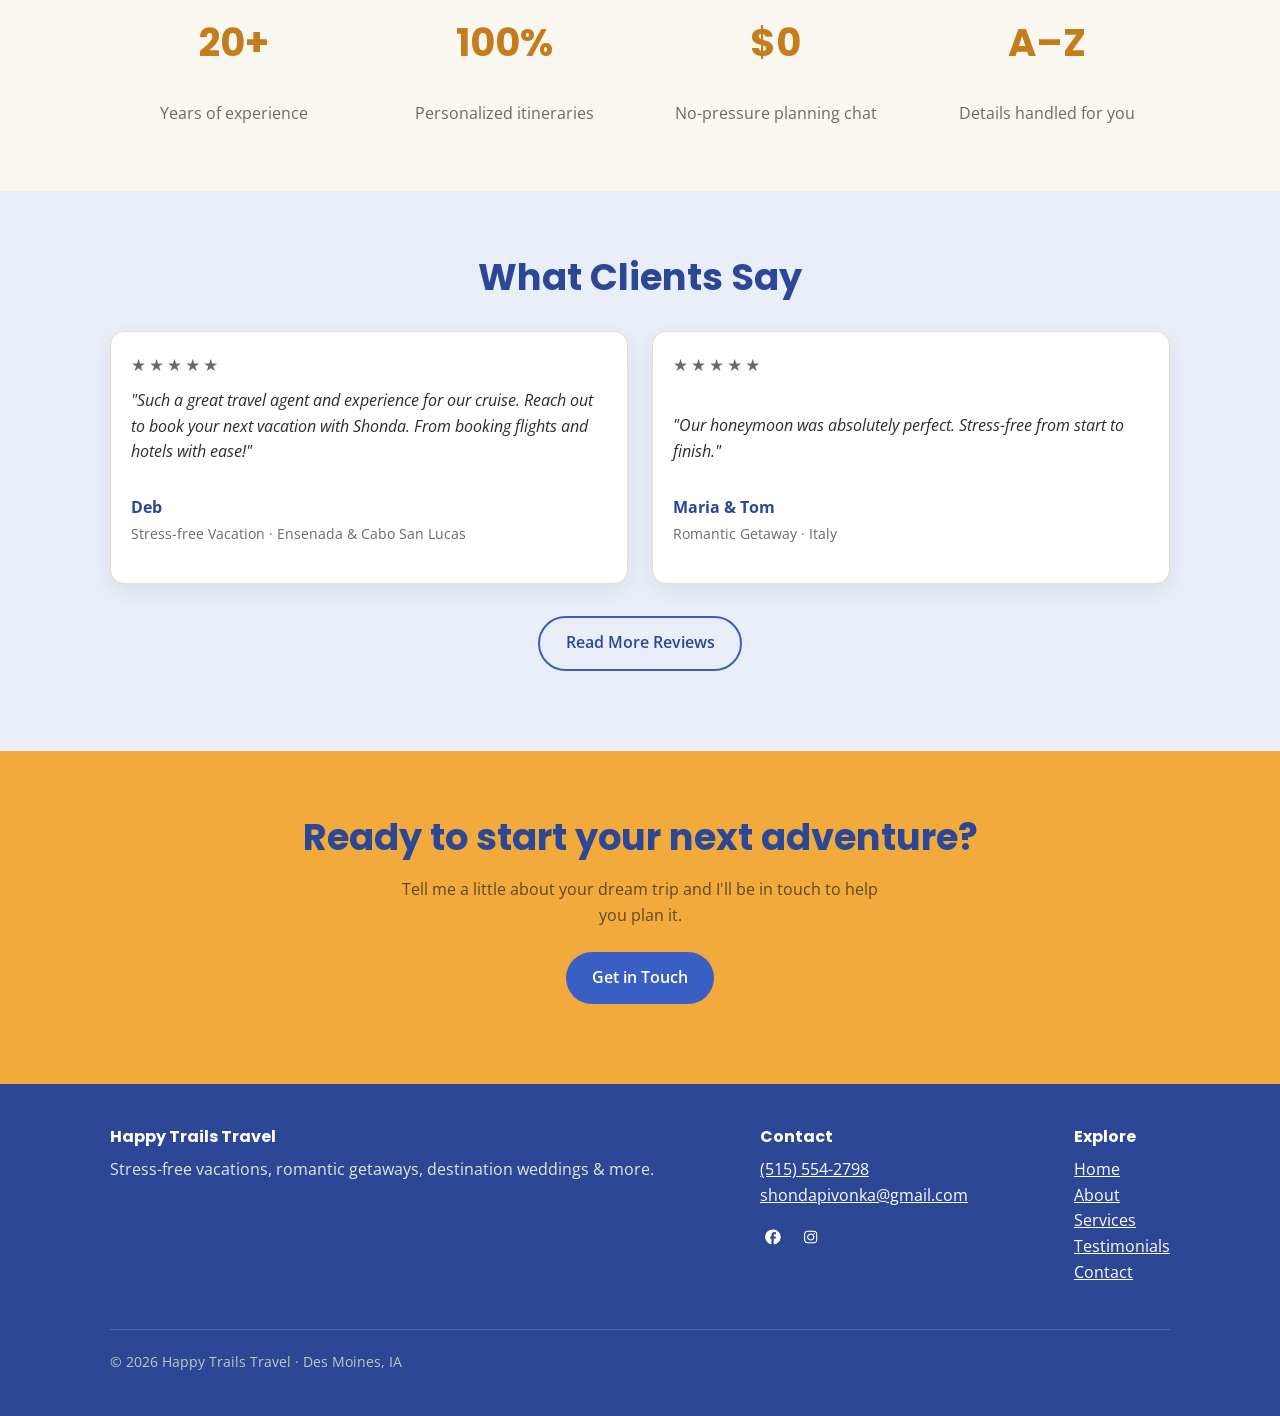
==== commit 7a6b5c93: "updated Testimonial card" ====
--- a/index.html
+++ b/index.html
@@ -132,7 +132,7 @@
               <p class="quote">"Such a great travel agent and experience for our cruise. Reach out to book your next vacation with Shonda. From booking flights and hotels with ease!"</p>
               <p class="attribution">
                 <span class="attribution__name">Deb</span>
-                <span class="attribution__trip">Stress-free Vacation · Cabo San Lucas, Mexico</span>
+                <span class="attribution__trip">Stress-free Vacation · Ensenada &amp; Cabo San Lucas</span>
               </p>
             </div>
           </article>
